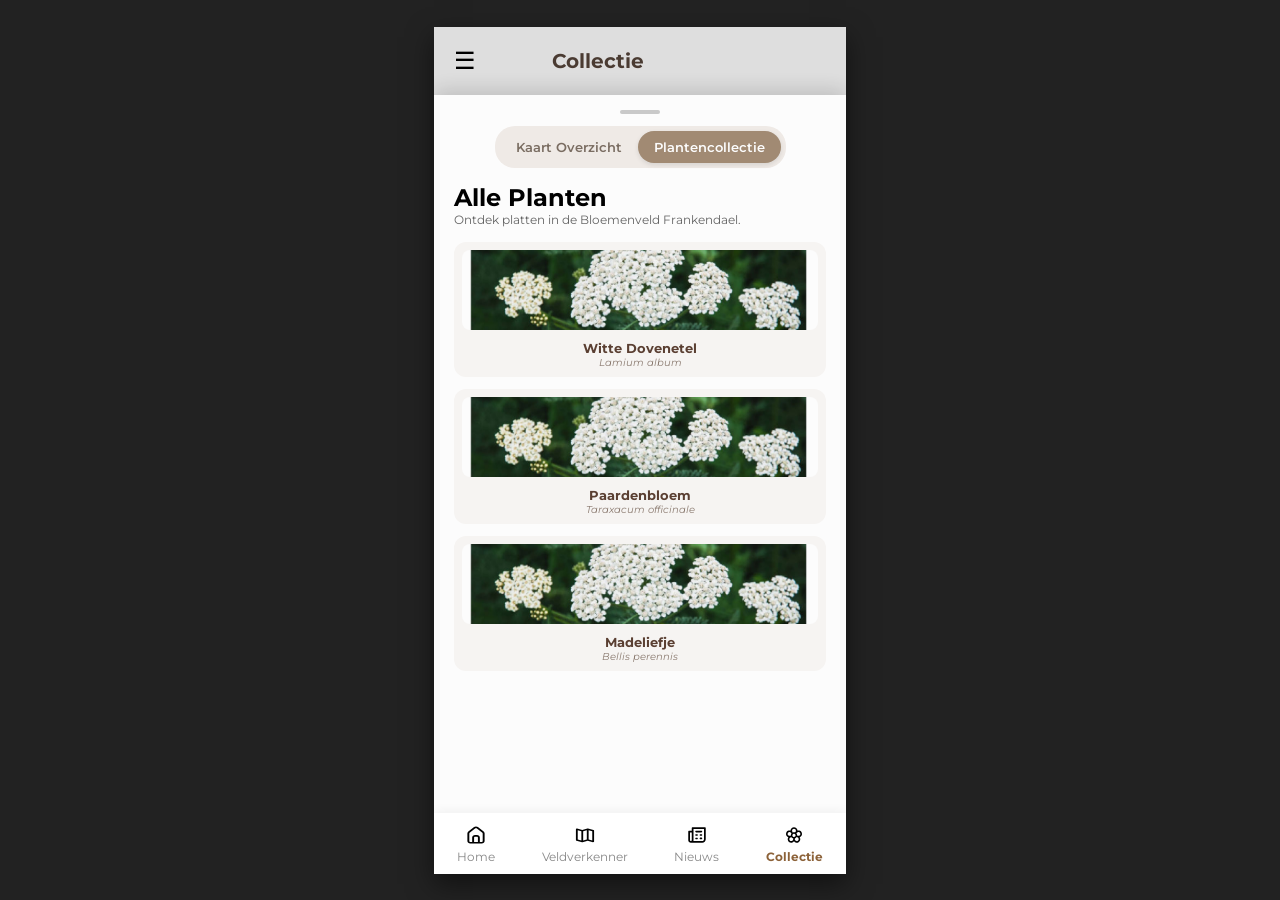
==== collectie.html @ 6ec236f2 "Pin omgezet naar <button> Pin omgezet naar <button>" ====
<!DOCTYPE html>
<html lang="NL">
<head>
    <meta charset="UTF-8">
    <meta name="viewport" content="width=device-width, initial-scale=1.0">
    <title>Bloemenveld Prototype - Plantencollectie</title>
    <link rel="stylesheet" href="style.css">
    <link href="https://fonts.googleapis.com/css2?family=Montserrat:wght@400;500;600;700&display=swap" rel="stylesheet">
</head>
<body>
      
    <div class="app-container">
        <header class="app-header">
            <button class="menu-btn" aria-label="Menu">&#9776;</button>
            <h1>Collectie</h1>
        </header>
                        
        <main class="app-content collection-page">
            <section class="popup-card full-height">
                <div class="drag-handle"></div>

                <nav class="tabs-nav" aria-label="Kaartweergave opties">
                    <ul class="tabs">
                        <li><a href="index.html" class="tab">Kaart Overzicht</a></li>
                        <li><a href="collectie.html" class="tab active">Plantencollectie</a></li>
                    </ul>
                </nav>

                <h2>Alle Planten</h2>
                <p class="collection-intro">Ontdek platten in de Bloemenveld Frankendael.</p>

                <!-- Grid met verzamelde planten -->
                <div class="plant-grid">
                    <article class="plant-card">
                        <img src="assets/plant.jpg" alt="Witte Dovenetel">
                        <h3>Witte Dovenetel</h3>
                        <p>Lamium album</p>
                    </article>

                    <article class="plant-card">
                        <img src="assets/plant.jpg" alt="Paardenbloem">
                        <h3>Paardenbloem</h3>
                        <p>Taraxacum officinale</p>
                    </article>

                    <article class="plant-card">
                        <img src="assets/plant.jpg" alt="Madeliefje">
                        <h3>Madeliefje</h3>
                        <p>Bellis perennis</p>
                    </article>
                </div>
            </section>
        </main>

        <nav class="bottom-nav" aria-label="Hoofdnavigatie">
            <ul>
                <li>
                    <a href="index.html" class="nav-item">
                        <span class="nav-icon"><img src="assets/icon-02.svg" alt=""></span>
                        <span class="nav-text">Home</span>
                    </a>
                </li>
                <li>
                    <a href="index.html" class="nav-item">
                        <span class="nav-icon"><img src="assets/icon-03.svg" alt=""></span>
                        <span class="nav-text">Veldverkenner</span>
                    </a>
                </li>
                <li>
                    <a href="#" class="nav-item">
                        <span class="nav-icon"><img src="assets/icon-04.svg" alt=""></span>
                        <span class="nav-text">Nieuws</span>
                    </a>
                </li>
                <li>
                    <a href="collectie.html" class="nav-item active">
                        <span class="nav-icon"><img src="assets/icon-01.svg" alt=""></span>
                        <span class="nav-text">Collectie</span>
                    </a>
                </li>
            </ul>
        </nav>

    </div>
    
</body>
</html>
---- style.css ----
* {
    box-sizing: border-box;
    margin: 0;
    padding: 0;
}

:root {
    --primary-color: #a38c75;
    --card-background: #ffffff;
    --text-dark: #5c4033;
    --font-family: 'Montserrat', sans-serif; 
}

body {
    font-family: var(--font-family);
    background-color: #222;
    display: flex;
    justify-content: center;
    align-items: center;
    min-height: 100vh;
}

/* App Container (Nesting toegepast) */
.app-container {
    width: 100%;
    max-width: 412px;
    height: 100vh;
    max-height: 847px;
    position: relative;
    display: flex;
    flex-direction: column;
    justify-content: space-between;
    overflow: hidden;
    box-shadow: 0 10px 25px rgba(0, 0, 0, 0.5);
    background-color: #222;

    .map-image {
        position: absolute;
        top: 80%;
        left: 0;
        z-index: 0;
        transform-origin: center;
        transform: rotate(90deg) scale(4.5) translate(0, 0);
    }

    .pin-plant {
        position: absolute; 
        top: 20%;           
        left: 60%;          
        width: 80px;        
        height: auto;
        z-index: 10;        
        transform: translate(-50%, -50%);

        background: none;
        border: none;
        padding: 0;
        cursor: pointer;

        img {
            width: 100%;
        }
    }
}

.visually-hidden{
    position: absolute;
    width: 1px;
    height: 1px;
    padding: 0;
    margin: -1px;
    overflow: hidden;
    clip: rect(0, 0, 0, 0);
    white-space: nowarp;
    border: 0px;
}


/* Zorg dat elementen boven de kaart liggen */
.app-header, 
.app-content, 
.bottom-nav {
    position: relative;
    z-index: 1;
}

/* Header */
.app-header {
    display: flex;
    align-items: center;
    padding: 20px;
    background-color: rgba(255, 255, 255, 0.85);
    backdrop-filter: blur(5px);

    .menu-btn {
        background: none;
        border: none;
        font-size: 24px;
        cursor: pointer;
        margin-right: 20px;
        transition: transform 0.2s ease;

        &:hover {
            transform: scale(1.1);
        }
    }

    h1 {
        font-family: var(--font-family);
        font-size: 20px;
        color: #4a3b32;
        position: absolute;
        left: 37%;
        /* FEEDBACK VERWERKT: '%' eenheid expliciet ingesteld */
        transform: translateX(-37%); 
        margin: 0;
    }
}

/* Inhoudsgebied */
.app-content {
    flex: 1;
    position: relative;
    display: flex;
    align-items: flex-end;
    padding: 0;

    &.collection-page {
        align-items: stretch;
    }
}

/* Pop-up kaart (Semantisch: section) */
.popup-card {
    background: #ffffff;
    opacity: 0.99;
    width: 100%;
    border-radius: 30px 30px 0 0;
    padding: 15px 20px 10px 20px;
    box-shadow: 0 -5px 20px rgba(0, 0, 0, 0.15);

    &.full-height {
        border-radius: 0;
        overflow-y: auto;
    }

    .drag-handle {
        width: 40px;
        height: 4px;
        background-color: #ccc;
        border-radius: 2px;
        margin: 0 auto 12px auto;
    }

    /* Tabs met Nesting en Interactie */
    .tabs {
        display: flex;
        background-color: #f2ede9;
        border-radius: 20px;
        padding: 5px;
        margin-bottom: 15px;
        list-style: none;
        width: fit-content;
        margin-left: auto;
        margin-right: auto;

        li {
            flex: 1;
        }

        .tab {
            display: inline-block;
            text-decoration: none;
            padding: 8px 16px;
            font-size: 13px;
            font-weight: 600;
            color: #7c6f64;
            border-radius: 16px;
            text-align: center;
            transition: background-color 0.2s ease, color 0.2s ease;

            &:hover {
                color: var(--text-dark);
            }

            &.active {
                background-color: var(--primary-color);
                color: #ffffff;
                box-shadow: 0 2px 5px rgba(0,0,0,0.1);
            }
        }
    }

    /* Inhoud van de plantenkaart (Article) */
    .card-body {
        display: flex;
        gap: 15px;
        align-items: flex-start;

        .text-content {
            flex: 1;

            h2 {
                font-size: 18px;
                color: var(--text-dark);
                margin-bottom: 2px;
            }

            .scientific-name {
                font-size: 12px;
                font-style: italic;
                color: #8c7b70;
                margin-bottom: 10px;
            }

            .description {
                font-size: 12px;
                color: #333;
                line-height: 1.4;
                margin-bottom: 10px;
            }

            .ecological-role {
                font-size: 11px;
                color: #333;
                line-height: 1.3;

                strong {
                    color: #222;
                }
            }
        }

        .image-content {
            width: 110px;
            flex-shrink: 0;

            img {
                width: 100%;
                height: 120px;
                object-fit: cover;
                border-radius: 16px;
            }
        }
    }

    .card-footer {
        text-align: center;
        margin-top: 5px;

        .arrow-btn {
            background: none;
            border: none;
            font-size: 16px;
            color: #666;
            cursor: pointer;
            padding: 4px;
            transition: transform 0.2s ease;

            &:hover {
                transform: translateY(2px);
            }
        }
    }
}

/* Styling specifiek voor Plantencollectie pagina */
.collection-intro {
    font-size: 12px;
    color: #666;
    margin-bottom: 15px;
}

.plant-grid {
    display: grid;
    grid-template-columns: 1fr;
    gap: 12px;

    .plant-card {
        background: #f9f7f5;
        border-radius: 12px;
        padding: 8px;
        text-align: center;
        transition: transform 0.2s ease;
        gap: 20px;

        &:hover {
            transform: translateY(-2px);
        }

        img {
            width: 100%;
            height: 80px;
            object-fit: cover;
            border-radius: 8px;
            margin-bottom: 6px;
        }

        h3 {
            font-size: 13px;
            color: var(--text-dark);
        }

        p {
            font-size: 10px;
            font-style: italic;
            color: #8c7b70;
        }
    }
}

/* Onderste Navigatiebalk */
.bottom-nav {
    ul {
        display: flex;
        list-style: none;
        justify-content: space-around;
        align-items: center;
        background-color: #fff;
        padding: 10px 0;
        box-shadow: 0 -2px 10px rgba(0, 0, 0, 0.05);
        margin: 0;
    }

    .nav-item {
        display: flex;
        flex-direction: column;
        align-items: center;
        text-decoration: none;
        color: #888;
        font-size: 12px;
        transition: color 0.2s ease, transform 0.2s ease;

        &:hover {
            color: #8C6239;
            transform: translateY(-1px);
        }

        &.active {
            color: #8C6239;
            font-weight: bold;
        }

        .nav-icon {
            width: 24px;
            height: 24px;
            display: flex;
            justify-content: center;
            align-items: center;
            margin-bottom: 2px;

            img {
                width: 100%;
                height: 100%;
                object-fit: contain;
            }
        }
    }
}
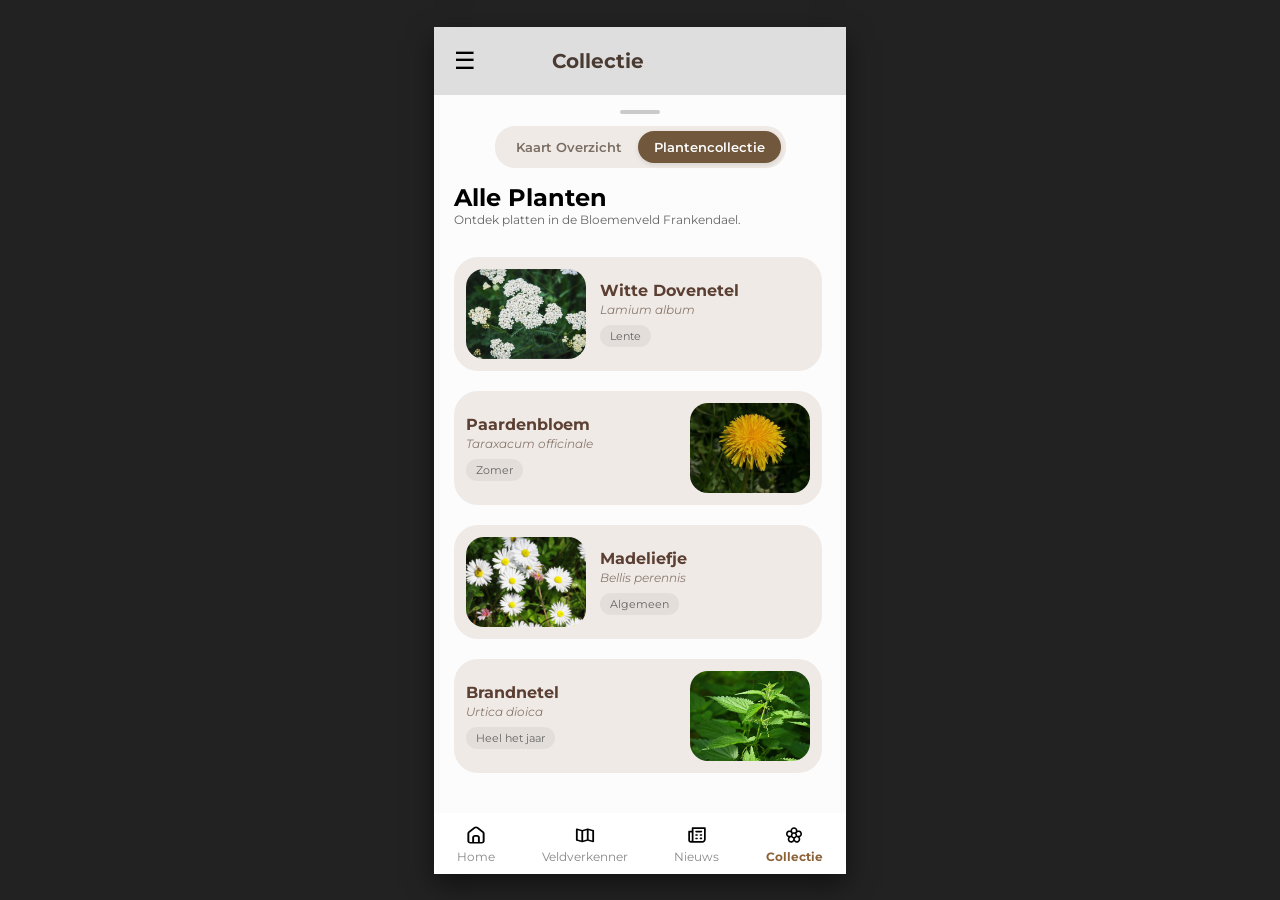
==== commit daafd449: "update css en html update css en html" ====
--- a/collectie.html
+++ b/collectie.html
@@ -11,15 +11,19 @@
       
     <div class="app-container">
         <header class="app-header">
-            <button class="menu-btn" aria-label="Menu">&#9776;</button>
-            <h1>Collectie</h1>
-        </header>
+            <button class="menu-btn" type="button">
+            &#9776;
+            <span class="visually-hidden">Menu</span>
+            </button>
+        <h1>Collectie</h1>
+    </header>
                         
         <main class="app-content collection-page">
             <section class="popup-card full-height">
                 <div class="drag-handle"></div>
 
-                <nav class="tabs-nav" aria-label="Kaartweergave opties">
+                <nav class="tabs-nav">
+                    <h2 class="visually-hidden">Kaartweergave opties</h2>
                     <ul class="tabs">
                         <li><a href="index.html" class="tab">Kaart Overzicht</a></li>
                         <li><a href="collectie.html" class="tab active">Plantencollectie</a></li>
@@ -29,30 +33,105 @@
                 <h2>Alle Planten</h2>
                 <p class="collection-intro">Ontdek platten in de Bloemenveld Frankendael.</p>
 
-                <!-- Grid met verzamelde planten -->
-                <div class="plant-grid">
-                    <article class="plant-card">
-                        <img src="assets/plant.jpg" alt="Witte Dovenetel">
-                        <h3>Witte Dovenetel</h3>
-                        <p>Lamium album</p>
+        
+    <!-- Lijst met plantenkaarten -->
+        <div class="plant-list">
+
+            <!-- Kaart 1:  -->
+                    <article class="plant-card img-left" onclick="this.classList.toggle('expanded')">
+                        <div class="card-preview">
+                            <div class="card-image">
+                                <img src="assets/Dovenetel.jpg" alt="Witte Dovenetel">
+                            </div>
+                            <div class="card-info">
+                                <h3>Witte Dovenetel</h3>
+                                <p class="scientific-name">Lamium album</p>
+                                <span class="card-tag">Lente</span>
+                            </div>
+                        </div>
+                        <div class="card-details">
+                            <p class="description">
+                                <strong>Lijkt op brandnetel maar prikt niet.</strong> Bloeit lang door zacht weer.
+                            </p>
+                            <div class="ecological-role">
+                                <strong>Ecologische rol:</strong>
+                                <p>Hommels halen nectar via "gaatjes" in de bloem en voor veel vlinders een plant van waarde.</p>
+                            </div>
+                        </div>
                     </article>
 
-                    <article class="plant-card">
-                        <img src="assets/plant.jpg" alt="Paardenbloem">
-                        <h3>Paardenbloem</h3>
-                        <p>Taraxacum officinale</p>
+                    <!-- Kaart 2  -->
+                    <article class="plant-card img-right" onclick="this.classList.toggle('expanded')">
+                        <div class="card-preview">
+                            <div class="card-info">
+                                <h3>Paardenbloem</h3>
+                                <p class="scientific-name">Taraxacum officinale</p>
+                                <span class="card-tag">Zomer</span>
+                            </div>
+                            <div class="card-image">
+                                <img src="assets/Paardenbloem.jpg" alt="Paardenbloem">
+                            </div>
+                        </div>
+                        <div class="card-details">
+                            <p class="description">
+                                <strong>Belangrijke vroege voedingsbron voor bijen.</strong> Bekend om de gele bloemen en pluisbollen.
+                            </p>
+                            <div class="ecological-role">
+                                <strong>Ecologische rol:</strong>
+                                <p>Biedt veel stuifmeel en nectar vroeg in het seizoen.</p>
+                            </div>
+                        </div>
                     </article>
 
-                    <article class="plant-card">
-                        <img src="assets/plant.jpg" alt="Madeliefje">
-                        <h3>Madeliefje</h3>
-                        <p>Bellis perennis</p>
+                    <!-- Kaart 3 -->
+                    <article class="plant-card img-left" onclick="this.classList.toggle('expanded')">
+                        <div class="card-preview">
+                            <div class="card-image">
+                                <img src="assets/Madeliefje.jpg" alt="Madeliefje">
+                            </div>
+                            <div class="card-info">
+                                <h3>Madeliefje</h3>
+                                <p class="scientific-name">Bellis perennis</p>
+                                <span class="card-tag">Algemeen</span>
+                            </div>
+                        </div>
+                        <div class="card-details">
+                            <p class="description">
+                                <strong>Blijft het hele jaar door bloeien.</strong> Sluit 's nachts en bij regenweer.
+                            </p>
+                            <div class="ecological-role">
+                                <strong>Ecologische rol:</strong>
+                                <p>Aantrekkelijk voor kleine zweefvliegen en kevers.</p>
+                            </div>
+                        </div>
                     </article>
-                </div>
-            </section>
-        </main>
 
-        <nav class="bottom-nav" aria-label="Hoofdnavigatie">
+                    <!-- Kaart 4 -->
+                    <article class="plant-card img-right" onclick="this.classList.toggle('expanded')">
+                        <div class="card-preview">
+                            <div class="card-info">
+                                <h3>Brandnetel</h3>
+                                <p class="scientific-name">Urtica dioica</p>
+                                <span class="card-tag">Heel het jaar</span>
+                            </div>
+                            <div class="card-image">
+                                <img src="assets/brandnetel.jpg" alt="Brandnetel">
+                            </div>
+                        </div>
+                        <div class="card-details">
+                            <p class="description">
+                                <strong>Waardplant voor rupsen van vlinders.</strong> Bekend om brandharen.
+                                </p>
+                                <div class="ecological-role">
+                                    <strong>Ecologische rol:</strong>
+                                    <p>Essentieel voor de voortplanting van verschillende dagvlindersoorten.</p>
+                            </div>
+                        </div>
+                    </article>
+         </main>
+
+        <nav class="bottom-nav">
+            <h2 class="visually-hidden">Hoofdnavigatie</h2>
             <ul>
                 <li>
                     <a href="index.html" class="nav-item">
--- a/style.css
+++ b/style.css
@@ -5,7 +5,10 @@
 }
 
 :root {
-    --primary-color: #a38c75;
+    --primary-color: #72583c;
+    --primary-light: #e5dcbc;
+    --accent-ochre: #b58a38;
+
     --card-background: #ffffff;
     --text-dark: #5c4033;
     --font-family: 'Montserrat', sans-serif; 
@@ -20,7 +23,7 @@
     min-height: 100vh;
 }
 
-/* App Container (Nesting toegepast) */
+/* App Container */
 .app-container {
     width: 100%;
     max-width: 412px;
@@ -50,18 +53,20 @@
         width: 80px;        
         height: auto;
         z-index: 10;        
-        transform: translate(-50%, -50%);
+        transform: translate(-50%, -100%);
 
         background: none;
         border: none;
         padding: 0;
         cursor: pointer;
 
+
         img {
+            display: block;
             width: 100%;
-        }
-    }
-}
+            height: auto;
+        }
+    }
 
 .visually-hidden{
     position: absolute;
@@ -111,22 +116,35 @@
         color: #4a3b32;
         position: absolute;
         left: 37%;
-        /* FEEDBACK VERWERKT: '%' eenheid expliciet ingesteld */
         transform: translateX(-37%); 
         margin: 0;
     }
+}
+
+.map-scroll-container {
+    position: absolute;
+    top: 0;
+    left: 0;
+    width: 100%;
+    height: 100%;
+    overflow-y: auto;   /* Scrollen naar boven en beneden */
+    overflow-x: hidden;
+    z-index: 0;
 }
 
 /* Inhoudsgebied */
 .app-content {
     flex: 1;
     position: relative;
+    z-index: 10;
     display: flex;
     align-items: flex-end;
     padding: 0;
 
     &.collection-page {
         align-items: stretch;
+        height: 100%;
+        overflow: hidden;
     }
 }
 
@@ -139,9 +157,21 @@
     padding: 15px 20px 10px 20px;
     box-shadow: 0 -5px 20px rgba(0, 0, 0, 0.15);
 
+    &.expanded {
+      height: 350px;
+      overflow-y: auto;  
+    }
+
+    .arrow-btn {
+    transform: rotate(180deg);
+    }
+
     &.full-height {
         border-radius: 0;
-        overflow-y: auto;
+        display: flex;
+        flex-direction: column;
+        height: 100%;
+        overflow-y: hidden;
     }
 
     .drag-handle {
@@ -265,47 +295,118 @@
 }
 
 /* Styling specifiek voor Plantencollectie pagina */
+.plant-list {
+    display: flex;
+    flex-direction: column;
+    gap: 20px;
+    padding-bottom: 40px;
+    flex: 1;
+    overflow-y: auto;
+    padding-right: 4px;
+}
+
 .collection-intro {
     font-size: 12px;
     color: #666;
-    margin-bottom: 15px;
-}
-
-.plant-grid {
-    display: grid;
-    grid-template-columns: 1fr;
-    gap: 12px;
-
-    .plant-card {
-        background: #f9f7f5;
-        border-radius: 12px;
-        padding: 8px;
-        text-align: center;
-        transition: transform 0.2s ease;
-        gap: 20px;
-
-        &:hover {
-            transform: translateY(-2px);
-        }
+    margin-bottom: 30px; 
+}
+
+.plant-card {
+    background-color: #f2ede9;
+    border-radius: 24px;
+    padding: 12px;
+    cursor: pointer;
+    transition: transform 0.2s ease, box-shadow 0.2s ease, background-color 0.2s ease;
+    flex-shrink: 0;
+
+    &:hover {
+        transform: translateY(-2px);
+        box-shadow: 0 4px 12px rgba(0, 0, 0, 0.08);
+        background-color: #f7d486;
+    }
+
+    .card-preview {
+        display: flex;
+        align-items: center;
+        gap: 14px;
+        width: 100%;
+    }
+
+    .card-image {
+        width: 120px;
+        height: 90px;
+        min-width: 120px;
+        min-height: 90px;
+        border-radius: 18px;
+        overflow: hidden;
 
         img {
             width: 100%;
-            height: 80px;
+            height: 100%;
             object-fit: cover;
-            border-radius: 8px;
-            margin-bottom: 6px;
-        }
+        }
+    }
+
+    .card-info {
+        flex: 1;
 
         h3 {
-            font-size: 13px;
+            font-size: 16px;
             color: var(--text-dark);
-        }
-
-        p {
-            font-size: 10px;
+            margin-bottom: 2px;
+        }
+
+        .scientific-name {
+            font-size: 12px;
             font-style: italic;
             color: #8c7b70;
-        }
+            margin-bottom: 8px;
+        }
+
+        .card-tag {
+            display: inline-block;
+            font-size: 11px;
+            color: #666;
+            background-color: rgba(0, 0, 0, 0.05);
+            padding: 4px 10px;
+            border-radius: 12px;
+        }
+    }
+
+    &.img-right .card-preview {
+        justify-content: space-between;
+
+        .card-info {
+            text-align: left;
+        }
+    }
+
+    .card-details {
+        display: none;
+        margin-top: 12px;
+        padding-top: 12px;
+        border-top: 1px solid rgba(0, 0, 0, 0.08);
+
+        .description {
+            font-size: 12px;
+            color: #333;
+            line-height: 1.4;
+            margin-bottom: 8px;
+        }
+
+        .ecological-role {
+            font-size: 11px;
+            color: #333;
+            line-height: 1.3;
+
+            strong {
+                color: var(--text-dark);
+            }
+        }
+    }
+
+    &.expanded .card-details {
+        display: block;
     }
 }
 
